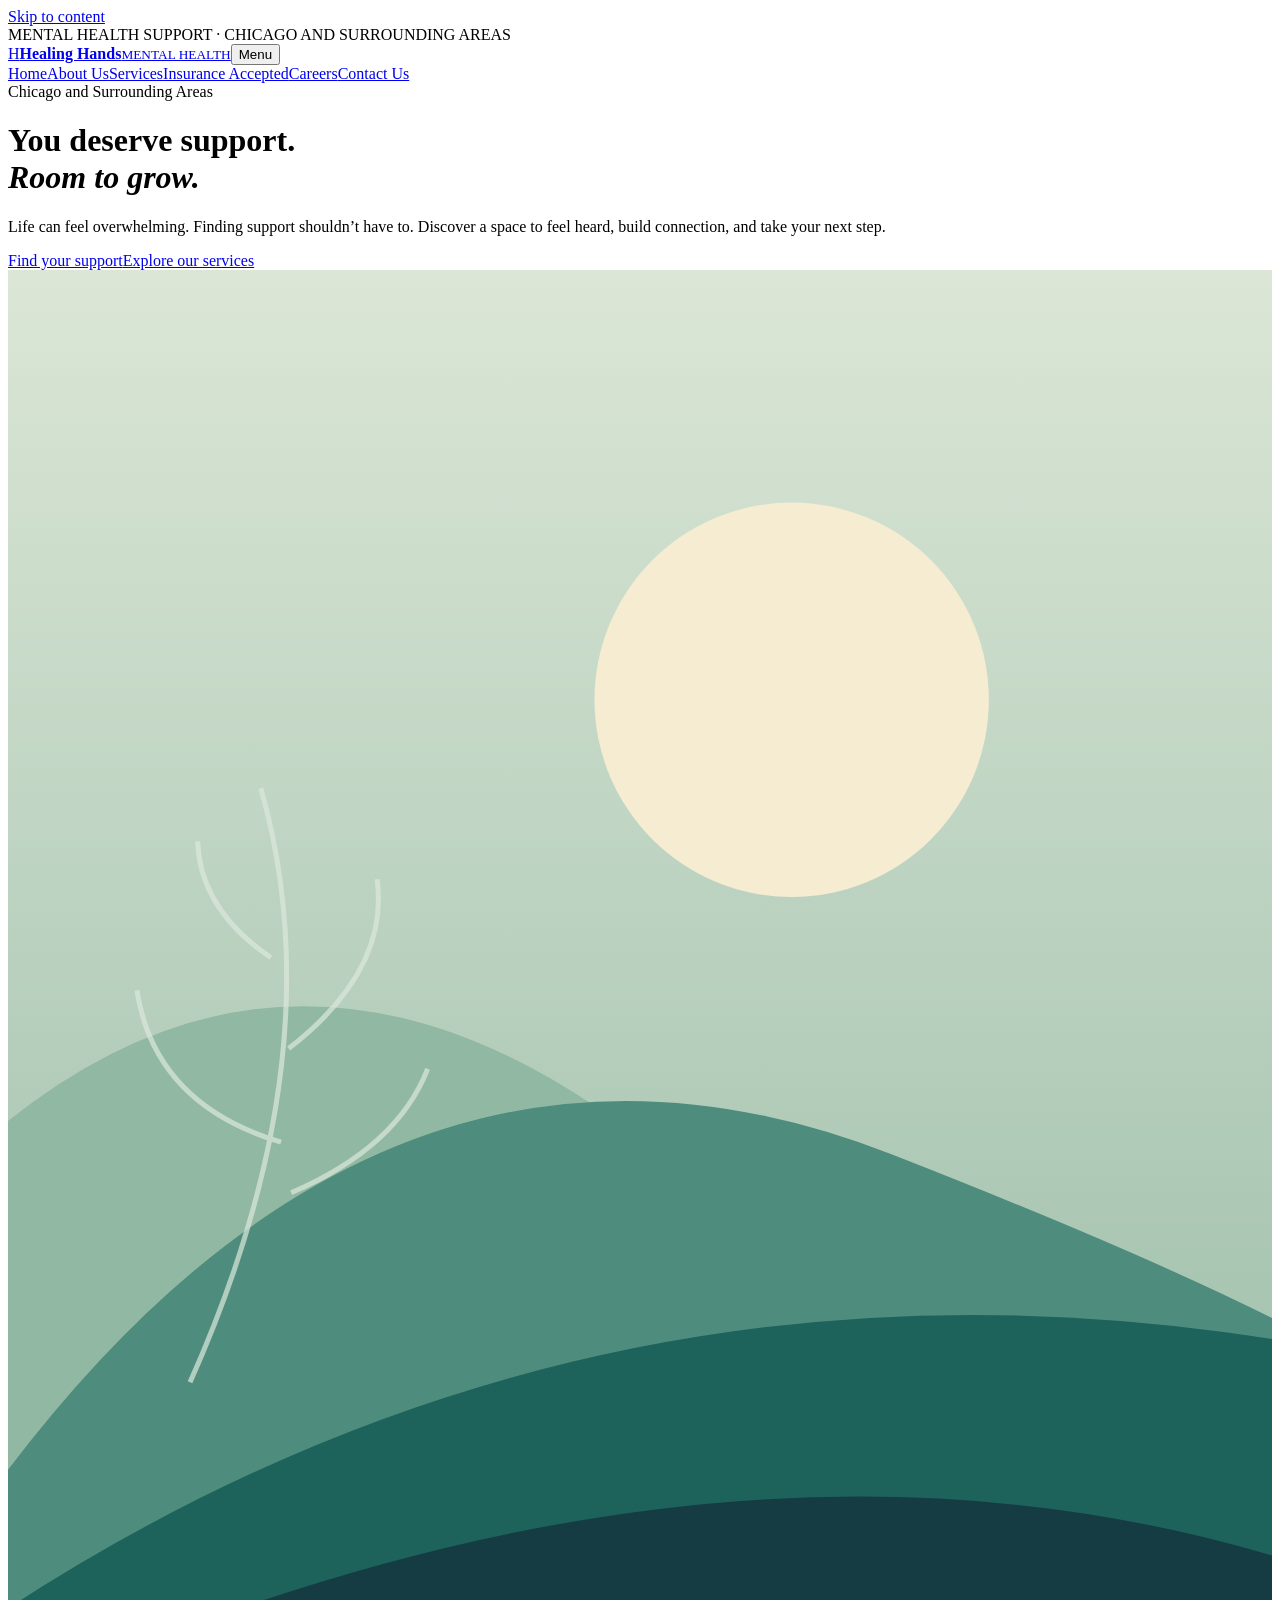
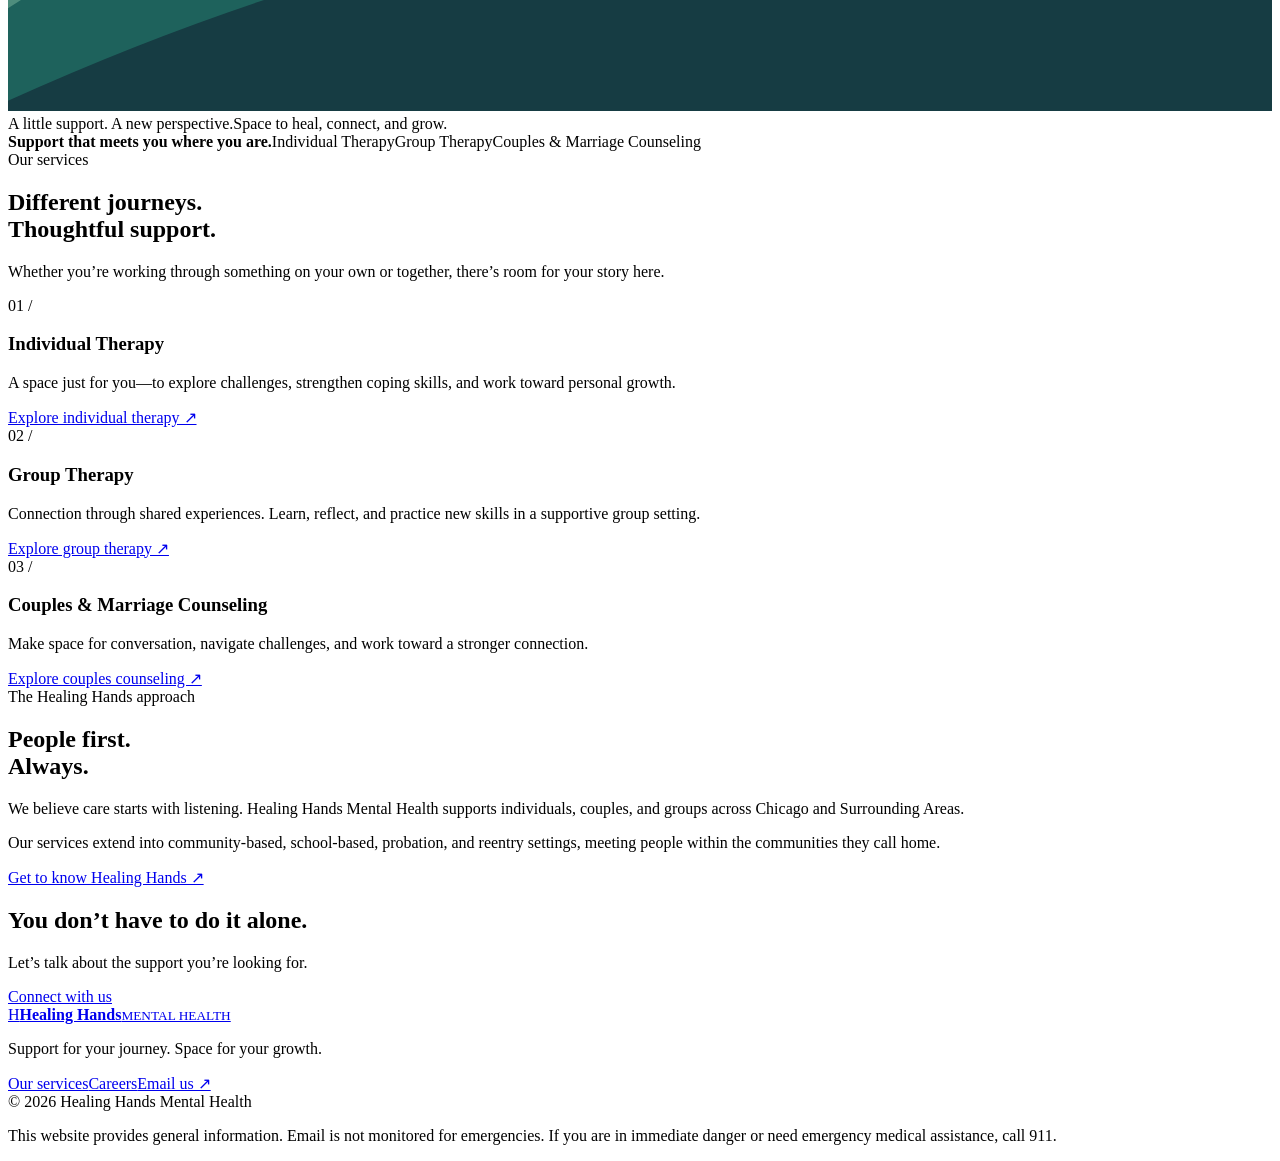
==== index.html @ 507110c5 "Build Healing Hands Mental Health home page" ====
<!doctype html><html lang="en"><head><meta charset="utf-8"><meta name="viewport" content="width=device-width,initial-scale=1"><title>Home | Healing Hands Mental Health</title><meta name="description" content="Healing Hands Mental Health offers individual therapy, group therapy, and couples and marriage counseling in Chicago and Surrounding Areas."><meta name="theme-color" content="#132f3b"><link rel="stylesheet" href="style.css"></head><body><a href="#main" class="skip">Skip to content</a><div class="topbar">MENTAL HEALTH SUPPORT · CHICAGO AND SURROUNDING AREAS</div><header class="wrap header"><a class="brand" href="index.html" aria-label="Healing Hands Mental Health home"><span class="mark" aria-hidden="true">H</span><span><strong>Healing Hands</strong><small>MENTAL HEALTH</small></span></a><button type="button" class="menu" aria-controls="navigation" aria-expanded="false">Menu</button><nav id="navigation" class="nav" aria-label="Main navigation"><a href="index.html" aria-current="page">Home</a><a href="about.html">About Us</a><a href="services.html">Services</a><a href="insurance.html">Insurance Accepted</a><a href="careers.html">Careers</a><a href="contact.html">Contact Us</a></nav></header><main id="main"><div class="wrap hero"><div><span class="eyebrow">Chicago and Surrounding Areas</span><h1>You deserve support.<br><em>Room to grow.</em></h1><p>Life can feel overwhelming. Finding support shouldn’t have to. Discover a space to feel heard, build connection, and take your next step.</p><div class="actions"><a href="contact.html" class="btn">Find your support</a><a class="textlink" href="services.html">Explore our services</a></div></div><div class="art" role="img" aria-label="Illustrated sun rising over layered green hills, a symbol of growth and a new beginning"><svg viewBox="0 0 500 570" preserveAspectRatio="xMidYMid slice" xmlns="http://www.w3.org/2000/svg"><defs><linearGradient id="sky" x2="0" y2="1"><stop stop-color="#dbe6d6"/><stop offset="1" stop-color="#94b9a4"/></linearGradient></defs><path fill="url(#sky)" d="M0 0h500v570H0z"/><circle cx="310" cy="170" r="78" fill="#f5ecd2"/><path d="M-90 440Q75 190 270 360T590 350V600H-90" fill="#91b8a2"/><path d="M-50 550Q120 260 350 350T570 470V600H-50" fill="#4e8d7d"/><path d="M-70 580Q180 380 480 420T600 600" fill="#1e625c"/><path d="M-30 580Q300 420 560 530V600" fill="#163c43"/><g fill="none" stroke="#dce9dc" stroke-width="2" opacity=".7"><path d="M72 440Q130 310 100 205M108 345Q58 330 51 285M111 308Q151 277 146 241M104 272Q76 253 75 226M112 365Q154 347 166 316"/></g></svg><div class="art-note">A little support. A new perspective.<span>Space to heal, connect, and grow.</span></div></div></div><div class="ribbon"><div class="wrap"><b>Support that meets you where you are.</b><span>Individual Therapy</span><span>Group Therapy</span><span>Couples &amp; Marriage Counseling</span></div></div><section class="block"><div class="wrap"><div class="section-top"><div><span class="eyebrow">Our services</span><h2>Different journeys.<br>Thoughtful support.</h2></div><p>Whether you’re working through something on your own or together, there’s room for your story here.</p></div><div class="grid3"><article class="card"><span class="number">01 /</span><h3>Individual Therapy</h3><p>A space just for you—to explore challenges, strengthen coping skills, and work toward personal growth.</p><a class="textlink" href="services.html#individual">Explore individual therapy ↗</a></article><article class="card"><span class="number">02 /</span><h3>Group Therapy</h3><p>Connection through shared experiences. Learn, reflect, and practice new skills in a supportive group setting.</p><a class="textlink" href="services.html#group">Explore group therapy ↗</a></article><article class="card"><span class="number">03 /</span><h3>Couples &amp; Marriage Counseling</h3><p>Make space for conversation, navigate challenges, and work toward a stronger connection.</p><a class="textlink" href="services.html#couples">Explore couples counseling ↗</a></article></div></div></section><section class="block soft"><div class="wrap split"><div><span class="eyebrow">The Healing Hands approach</span><h2>People first.<br>Always.</h2></div><div><p>We believe care starts with listening. Healing Hands Mental Health supports individuals, couples, and groups across Chicago and Surrounding Areas.</p><p>Our services extend into community-based, school-based, probation, and reentry settings, meeting people within the communities they call home.</p><a class="textlink" href="about.html">Get to know Healing Hands ↗</a></div></div></section><section class="cta"><div class="wrap"><div><h2>You don’t have to do it alone.</h2><p>Let’s talk about the support you’re looking for.</p></div><a class="btn" href="contact.html">Connect with us</a></div></section></main><footer><div class="wrap"><div class="footer-top"><div><a class="brand" href="index.html"><span class="mark" aria-hidden="true">H</span><span><strong>Healing Hands</strong><small>MENTAL HEALTH</small></span></a><p>Support for your journey. Space for your growth.</p></div><div class="footer-nav"><a href="services.html">Our services</a><a href="careers.html">Careers</a><a href="mailto:admin@healinghandsmh.org">Email us ↗</a></div></div><div class="footer-bottom"><span>© 2026 Healing Hands Mental Health</span><p>This website provides general information. Email is not monitored for emergencies. If you are in immediate danger or need emergency medical assistance, call 911.</p></div></div></footer><script>const b=document.querySelector('.menu'),n=document.querySelector('.nav');b.addEventListener('click',()=>{const open=b.getAttribute('aria-expanded')!=='true';b.setAttribute('aria-expanded',String(open));n.classList.toggle('open',open)});</script></body></html>
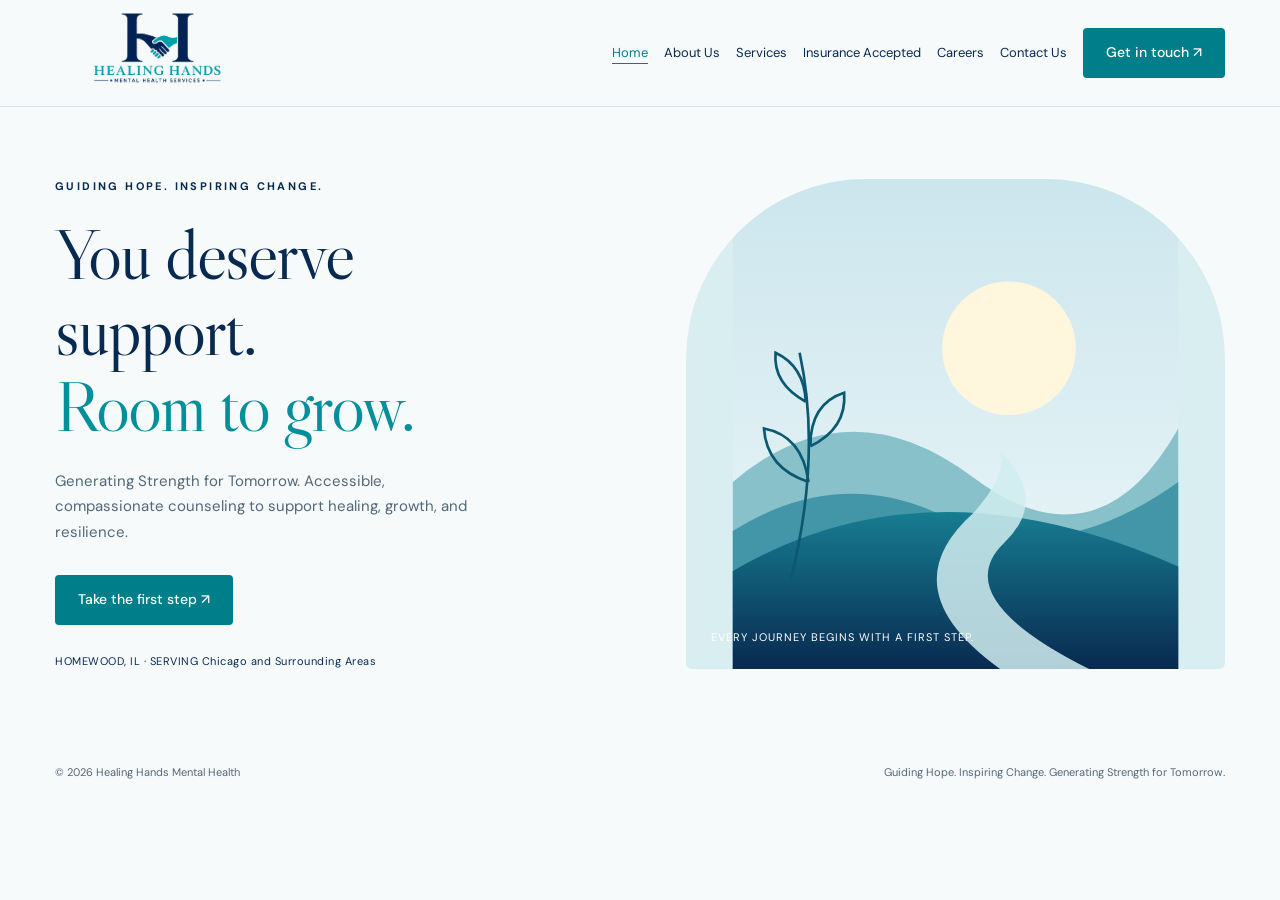
==== commit c1018bc3: "Restore original Healing Hands design, logo, wording, and styled résumé application" ====
--- a/index.html
+++ b/index.html
@@ -1 +1,4 @@
-<!doctype html><html lang="en"><head><meta charset="utf-8"><meta name="viewport" content="width=device-width,initial-scale=1"><title>Home | Healing Hands Mental Health</title><meta name="description" content="Healing Hands Mental Health offers individual therapy, group therapy, and couples and marriage counseling in Chicago and Surrounding Areas."><meta name="theme-color" content="#132f3b"><link rel="stylesheet" href="style.css"></head><body><a href="#main" class="skip">Skip to content</a><div class="topbar">MENTAL HEALTH SUPPORT · CHICAGO AND SURROUNDING AREAS</div><header class="wrap header"><a class="brand" href="index.html" aria-label="Healing Hands Mental Health home"><span class="mark" aria-hidden="true">H</span><span><strong>Healing Hands</strong><small>MENTAL HEALTH</small></span></a><button type="button" class="menu" aria-controls="navigation" aria-expanded="false">Menu</button><nav id="navigation" class="nav" aria-label="Main navigation"><a href="index.html" aria-current="page">Home</a><a href="about.html">About Us</a><a href="services.html">Services</a><a href="insurance.html">Insurance Accepted</a><a href="careers.html">Careers</a><a href="contact.html">Contact Us</a></nav></header><main id="main"><div class="wrap hero"><div><span class="eyebrow">Chicago and Surrounding Areas</span><h1>You deserve support.<br><em>Room to grow.</em></h1><p>Life can feel overwhelming. Finding support shouldn’t have to. Discover a space to feel heard, build connection, and take your next step.</p><div class="actions"><a href="contact.html" class="btn">Find your support</a><a class="textlink" href="services.html">Explore our services</a></div></div><div class="art" role="img" aria-label="Illustrated sun rising over layered green hills, a symbol of growth and a new beginning"><svg viewBox="0 0 500 570" preserveAspectRatio="xMidYMid slice" xmlns="http://www.w3.org/2000/svg"><defs><linearGradient id="sky" x2="0" y2="1"><stop stop-color="#dbe6d6"/><stop offset="1" stop-color="#94b9a4"/></linearGradient></defs><path fill="url(#sky)" d="M0 0h500v570H0z"/><circle cx="310" cy="170" r="78" fill="#f5ecd2"/><path d="M-90 440Q75 190 270 360T590 350V600H-90" fill="#91b8a2"/><path d="M-50 550Q120 260 350 350T570 470V600H-50" fill="#4e8d7d"/><path d="M-70 580Q180 380 480 420T600 600" fill="#1e625c"/><path d="M-30 580Q300 420 560 530V600" fill="#163c43"/><g fill="none" stroke="#dce9dc" stroke-width="2" opacity=".7"><path d="M72 440Q130 310 100 205M108 345Q58 330 51 285M111 308Q151 277 146 241M104 272Q76 253 75 226M112 365Q154 347 166 316"/></g></svg><div class="art-note">A little support. A new perspective.<span>Space to heal, connect, and grow.</span></div></div></div><div class="ribbon"><div class="wrap"><b>Support that meets you where you are.</b><span>Individual Therapy</span><span>Group Therapy</span><span>Couples &amp; Marriage Counseling</span></div></div><section class="block"><div class="wrap"><div class="section-top"><div><span class="eyebrow">Our services</span><h2>Different journeys.<br>Thoughtful support.</h2></div><p>Whether you’re working through something on your own or together, there’s room for your story here.</p></div><div class="grid3"><article class="card"><span class="number">01 /</span><h3>Individual Therapy</h3><p>A space just for you—to explore challenges, strengthen coping skills, and work toward personal growth.</p><a class="textlink" href="services.html#individual">Explore individual therapy ↗</a></article><article class="card"><span class="number">02 /</span><h3>Group Therapy</h3><p>Connection through shared experiences. Learn, reflect, and practice new skills in a supportive group setting.</p><a class="textlink" href="services.html#group">Explore group therapy ↗</a></article><article class="card"><span class="number">03 /</span><h3>Couples &amp; Marriage Counseling</h3><p>Make space for conversation, navigate challenges, and work toward a stronger connection.</p><a class="textlink" href="services.html#couples">Explore couples counseling ↗</a></article></div></div></section><section class="block soft"><div class="wrap split"><div><span class="eyebrow">The Healing Hands approach</span><h2>People first.<br>Always.</h2></div><div><p>We believe care starts with listening. Healing Hands Mental Health supports individuals, couples, and groups across Chicago and Surrounding Areas.</p><p>Our services extend into community-based, school-based, probation, and reentry settings, meeting people within the communities they call home.</p><a class="textlink" href="about.html">Get to know Healing Hands ↗</a></div></div></section><section class="cta"><div class="wrap"><div><h2>You don’t have to do it alone.</h2><p>Let’s talk about the support you’re looking for.</p></div><a class="btn" href="contact.html">Connect with us</a></div></section></main><footer><div class="wrap"><div class="footer-top"><div><a class="brand" href="index.html"><span class="mark" aria-hidden="true">H</span><span><strong>Healing Hands</strong><small>MENTAL HEALTH</small></span></a><p>Support for your journey. Space for your growth.</p></div><div class="footer-nav"><a href="services.html">Our services</a><a href="careers.html">Careers</a><a href="mailto:admin@healinghandsmh.org">Email us ↗</a></div></div><div class="footer-bottom"><span>© 2026 Healing Hands Mental Health</span><p>This website provides general information. Email is not monitored for emergencies. If you are in immediate danger or need emergency medical assistance, call 911.</p></div></div></footer><script>const b=document.querySelector('.menu'),n=document.querySelector('.nav');b.addEventListener('click',()=>{const open=b.getAttribute('aria-expanded')!=='true';b.setAttribute('aria-expanded',String(open));n.classList.toggle('open',open)});</script></body></html>+<!DOCTYPE html><html lang="en"><head><meta charset="UTF-8"><meta name="viewport" content="width=device-width,initial-scale=1"><meta name="description" content="Healing Hands Mental Health offers individual therapy, group therapy, and couples and marriage counseling across Chicago and Surrounding Areas."><title>Home | Healing Hands Mental Health</title><style>
+@import url('https://fonts.googleapis.com/css2?family=DM+Sans:wght@400;500;600;700&family=Libre+Caslon+Display&display=swap');
+:root{--ink:#082950;--green:#007f8b;--cream:#f6fafb;--muted:#526878;--line:#d6e3e8}*{box-sizing:border-box}html{scroll-behavior:smooth;scroll-padding-top:95px}body{margin:0;color:var(--ink);background:var(--cream);font-family:'DM Sans',sans-serif;line-height:1.7}a{color:inherit}header{position:sticky;top:0;background:#f6fafbf5;z-index:10;border-bottom:1px solid var(--line)}.nav{max-width:1250px;margin:auto;padding:8px 40px;display:flex;align-items:center;justify-content:space-between;gap:25px}.brand{text-decoration:none;display:flex;gap:12px;align-items:center;line-height:1.25;font-weight:700}.mark{width:43px;height:43px;border:1px solid #84bac5;border-radius:50%;display:grid;place-items:center;font-size:25px;font-weight:400}.brand small{display:block;font-size:10px;letter-spacing:2px;text-transform:uppercase;margin-top:5px;font-weight:500}nav{display:flex;gap:29px;align-items:center;font-size:13px}nav a{text-decoration:none}nav a:hover{text-decoration:underline}.button{display:inline-block;padding:13px 23px;background:var(--green);border-radius:4px;color:white;text-decoration:none;font-size:14px;font-weight:500}.button:hover{background:#006673}.eyebrow{text-transform:uppercase;font-size:11px;font-weight:700;letter-spacing:2.4px}.hero{max-width:1250px;margin:auto;padding:70px 40px 64px;display:grid;grid-template-columns:1.05fr 1fr;gap:65px;align-items:center}h1,h2,h3{font-family:'Libre Caslon Display',Georgia,serif;font-weight:400;line-height:1.06;margin:20px 0}h1{font-size:clamp(54px,5.6vw,81px);letter-spacing:-2px}h1 em{color:#008f9b;font-style:normal}p{color:var(--muted);font-size:15px}.hero p{max-width:440px;margin:25px 0 30px}.hero-art{height:490px;border-radius:180px 180px 6px 6px;background:#d9eef0;position:relative;overflow:hidden}.hero-art svg{width:100%;height:100%;display:block}.art-note{position:absolute;bottom:22px;left:25px;color:#fff;font-size:11px;letter-spacing:1px}.location{font-size:11px;margin-top:27px;letter-spacing:.5px}.strip{background:#e3f1f3;padding:22px 30px;text-align:center;font-size:12px;letter-spacing:1px}.strip span{margin:0 18px}.section{max-width:1250px;margin:auto;padding:90px 40px}.about{display:grid;grid-template-columns:.8fr 1.2fr;gap:100px}.section h2{font-size:52px;letter-spacing:-.8px;margin-top:16px}.about p{max-width:600px}.section-top{display:flex;align-items:end;justify-content:space-between;gap:40px;margin-bottom:35px}.section-top p{max-width:350px}.services{background:#fffef9}.cards{display:grid;grid-template-columns:repeat(3,1fr);gap:20px}.card{border-top:1px solid #a1c6ce;padding:25px 20px 22px 0}.number{font-size:12px;color:#397885}.card h3{font-size:34px;margin:27px 0 18px}.card p{font-size:14px}.settings{display:flex;flex-wrap:wrap;gap:10px;margin-top:30px}.settings span{padding:7px 17px;border:1px solid #b5d7dc;border-radius:30px;font-size:12px}.insurance{display:grid;grid-template-columns:1fr 1fr;gap:70px;align-items:center}.insurance-note{background:#e5f1f4;border-radius:6px;padding:35px}.insurance-note h3{font-size:29px;margin-top:0}.textlink{font-size:14px;text-underline-offset:5px}.contact{background:#082950;color:#f6fafb}.contact .section{display:grid;grid-template-columns:1fr 1fr;gap:100px}.contact p{color:#cedfe9}.contact h2{font-size:59px}.contact .button{background:#c8f0f0;color:#082950}.details{border-top:1px solid #42637c}.detail{padding:18px 0;border-bottom:1px solid #42637c;display:grid;grid-template-columns:100px 1fr;font-size:14px}.detail span:first-child{color:#a5d7dc;font-size:11px;text-transform:uppercase;letter-spacing:1px}.privacy{font-size:12px!important;margin-top:23px}footer{max-width:1250px;margin:auto;padding:28px 40px;display:flex;justify-content:space-between;gap:25px;font-size:11px;color:var(--muted)}a:focus-visible{outline:3px solid #c49953;outline-offset:5px}@media(max-width:800px){.nav{padding:17px 22px;flex-wrap:wrap;gap:17px}nav{gap:17px;font-size:11px;flex-wrap:wrap}nav .button{display:none}.hero{grid-template-columns:1fr;padding:35px 24px;gap:30px}h1{font-size:62px}.hero-art{height:350px}.section{padding:55px 24px}.about,.insurance,.contact .section{grid-template-columns:1fr;gap:25px}.section h2{font-size:44px}.section-top{display:block}.cards{grid-template-columns:1fr}.card h3{margin:14px 0}.strip span{display:inline-block;margin:5px 8px;font-size:10px}footer{padding:25px 24px;flex-direction:column;gap:8px}.detail{grid-template-columns:80px 1fr}.detail a{overflow-wrap:anywhere}}
+form label{display:block;font-size:12px;margin:13px 0 5px}input,textarea{width:100%;border:1px solid #a1c6ce;border-radius:3px;padding:11px;font:inherit;background:#fffef9;color:var(--ink)}textarea{resize:vertical}button{border:0;cursor:pointer;margin-top:15px}nav{gap:20px}.brand img{display:block}@media(max-width:800px){.brand img{width:170px!important;height:75px!important}.nav{gap:8px}}nav a[aria-current="page"]{color:#007f8b;text-decoration:underline;text-underline-offset:6px}main{min-height:65vh}nav{gap:16px}.nav{gap:20px}</style></head><body><header><div class="nav"><a class="brand" href="index.html" aria-label="Healing Hands Mental Health home"><img src="logo.webp" alt="Healing Hands Mental Health Services" width="205" height="116" style="width:205px;height:90px;object-fit:contain"></a><nav aria-label="Main navigation"><a href="index.html" aria-current="page">Home</a><a href="about.html">About Us</a><a href="services.html">Services</a><a href="insurance.html">Insurance Accepted</a><a href="careers.html">Careers</a><a href="contact.html">Contact Us</a><a class="button" href="mailto:admin@healinghandsmh.org">Get in touch ↗</a></nav></div></header><main><section class="hero" id="home"><div><div class="eyebrow">Guiding Hope. Inspiring Change.</div><h1>You deserve<br>support.<br><em>Room to grow.</em></h1><p>Generating Strength for Tomorrow. Accessible, compassionate counseling to support healing, growth, and resilience.</p><a class="button" href="contact.html">Take the first step ↗</a><div class="location">HOMEWOOD, IL · SERVING Chicago and Surrounding Areas</div></div><div class="hero-art"><svg viewBox="0 0 500 550" role="img" aria-label="An illustrated sun rising over layered green hills"><defs><linearGradient id="sky" x2="0" y2="1"><stop stop-color="#cce6ed"/><stop offset="1" stop-color="#edf7f9"/></linearGradient><linearGradient id="hill" x2="0" y2="1"><stop stop-color="#177d91"/><stop offset="1" stop-color="#082950"/></linearGradient></defs><rect width="500" height="550" fill="url(#sky)"/><circle cx="310" cy="190" r="75" fill="#fff7dd"/><path d="M0 340Q130 230 270 335T500 280V550H0Z" fill="#89c1cb"/><path d="M0 395Q120 320 240 380T500 340V550H0Z" fill="#4396a7"/><path d="M0 440Q220 310 500 435V550H0Z" fill="url(#hill)"/><path d="M300 550Q175 460 270 375Q310 330 300 305Q355 360 305 408Q240 470 400 550" fill="#d2eef0" opacity=".85"/><g stroke="#0b5871" stroke-width="3" fill="none"><path d="M65 450Q100 310 75 195"/><path d="M85 340Q38 325 35 280Q78 288 85 340M87 300Q128 280 125 240Q87 252 87 300M82 250Q45 230 48 195Q80 210 82 250"/></g></svg><div class="art-note">EVERY JOURNEY BEGINS WITH A FIRST STEP.</div></div></section></main><footer><span>© <span id="year">2026</span> Healing Hands Mental Health</span><span>Guiding Hope. Inspiring Change. Generating Strength for Tomorrow.</span></footer><script>document.getElementById('year').textContent=new Date().getFullYear();document.getElementById('career-form')?.addEventListener('submit',function(e){e.preventDefault();const name=document.getElementById('applicant').value.trim();const role=document.getElementById('role').value.trim();const message=document.getElementById('message').value.trim();const body='Hello Healing Hands Mental Health,\n\nMy name is '+name+'. I am interested in '+role+'.\n\n'+message+'\n\nPlease find my résumé attached.\n\nThank you,\n'+name;window.location.href='mailto:admin@healinghandsmh.org?subject='+encodeURIComponent('Career inquiry: '+role)+'&body='+encodeURIComponent(body);document.getElementById('career-status').textContent='Attach your résumé in your email app before sending. If no email app opens, email admin@healinghandsmh.org directly.';});</script></body></html>
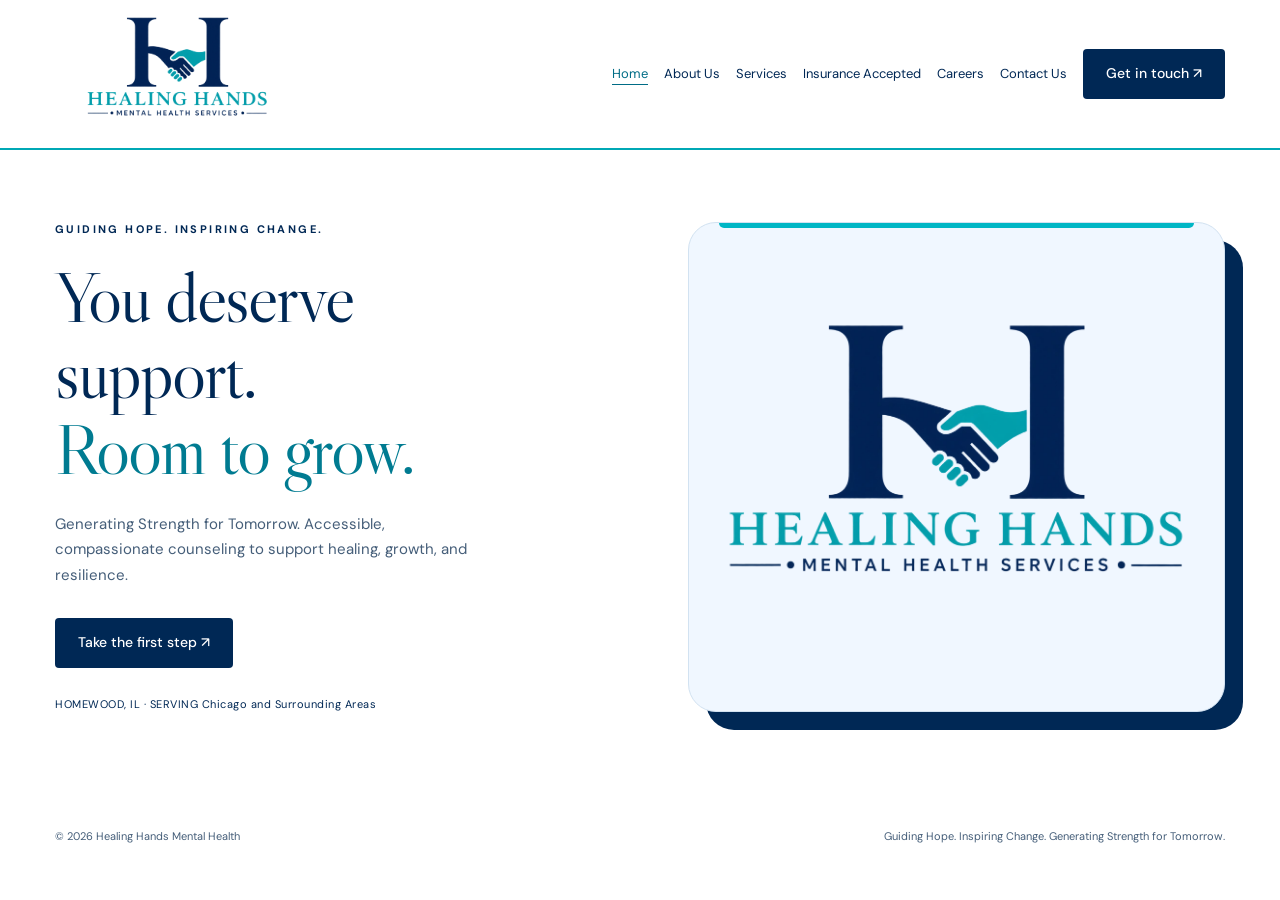
==== commit 8a05374a: "Apply navy and turquoise branding and feature the supplied Healing Hands logo" ====
--- a/index.html
+++ b/index.html
@@ -1,4 +1,10 @@
 <!DOCTYPE html><html lang="en"><head><meta charset="UTF-8"><meta name="viewport" content="width=device-width,initial-scale=1"><meta name="description" content="Healing Hands Mental Health offers individual therapy, group therapy, and couples and marriage counseling across Chicago and Surrounding Areas."><title>Home | Healing Hands Mental Health</title><style>
 @import url('https://fonts.googleapis.com/css2?family=DM+Sans:wght@400;500;600;700&family=Libre+Caslon+Display&display=swap');
 :root{--ink:#082950;--green:#007f8b;--cream:#f6fafb;--muted:#526878;--line:#d6e3e8}*{box-sizing:border-box}html{scroll-behavior:smooth;scroll-padding-top:95px}body{margin:0;color:var(--ink);background:var(--cream);font-family:'DM Sans',sans-serif;line-height:1.7}a{color:inherit}header{position:sticky;top:0;background:#f6fafbf5;z-index:10;border-bottom:1px solid var(--line)}.nav{max-width:1250px;margin:auto;padding:8px 40px;display:flex;align-items:center;justify-content:space-between;gap:25px}.brand{text-decoration:none;display:flex;gap:12px;align-items:center;line-height:1.25;font-weight:700}.mark{width:43px;height:43px;border:1px solid #84bac5;border-radius:50%;display:grid;place-items:center;font-size:25px;font-weight:400}.brand small{display:block;font-size:10px;letter-spacing:2px;text-transform:uppercase;margin-top:5px;font-weight:500}nav{display:flex;gap:29px;align-items:center;font-size:13px}nav a{text-decoration:none}nav a:hover{text-decoration:underline}.button{display:inline-block;padding:13px 23px;background:var(--green);border-radius:4px;color:white;text-decoration:none;font-size:14px;font-weight:500}.button:hover{background:#006673}.eyebrow{text-transform:uppercase;font-size:11px;font-weight:700;letter-spacing:2.4px}.hero{max-width:1250px;margin:auto;padding:70px 40px 64px;display:grid;grid-template-columns:1.05fr 1fr;gap:65px;align-items:center}h1,h2,h3{font-family:'Libre Caslon Display',Georgia,serif;font-weight:400;line-height:1.06;margin:20px 0}h1{font-size:clamp(54px,5.6vw,81px);letter-spacing:-2px}h1 em{color:#008f9b;font-style:normal}p{color:var(--muted);font-size:15px}.hero p{max-width:440px;margin:25px 0 30px}.hero-art{height:490px;border-radius:180px 180px 6px 6px;background:#d9eef0;position:relative;overflow:hidden}.hero-art svg{width:100%;height:100%;display:block}.art-note{position:absolute;bottom:22px;left:25px;color:#fff;font-size:11px;letter-spacing:1px}.location{font-size:11px;margin-top:27px;letter-spacing:.5px}.strip{background:#e3f1f3;padding:22px 30px;text-align:center;font-size:12px;letter-spacing:1px}.strip span{margin:0 18px}.section{max-width:1250px;margin:auto;padding:90px 40px}.about{display:grid;grid-template-columns:.8fr 1.2fr;gap:100px}.section h2{font-size:52px;letter-spacing:-.8px;margin-top:16px}.about p{max-width:600px}.section-top{display:flex;align-items:end;justify-content:space-between;gap:40px;margin-bottom:35px}.section-top p{max-width:350px}.services{background:#fffef9}.cards{display:grid;grid-template-columns:repeat(3,1fr);gap:20px}.card{border-top:1px solid #a1c6ce;padding:25px 20px 22px 0}.number{font-size:12px;color:#397885}.card h3{font-size:34px;margin:27px 0 18px}.card p{font-size:14px}.settings{display:flex;flex-wrap:wrap;gap:10px;margin-top:30px}.settings span{padding:7px 17px;border:1px solid #b5d7dc;border-radius:30px;font-size:12px}.insurance{display:grid;grid-template-columns:1fr 1fr;gap:70px;align-items:center}.insurance-note{background:#e5f1f4;border-radius:6px;padding:35px}.insurance-note h3{font-size:29px;margin-top:0}.textlink{font-size:14px;text-underline-offset:5px}.contact{background:#082950;color:#f6fafb}.contact .section{display:grid;grid-template-columns:1fr 1fr;gap:100px}.contact p{color:#cedfe9}.contact h2{font-size:59px}.contact .button{background:#c8f0f0;color:#082950}.details{border-top:1px solid #42637c}.detail{padding:18px 0;border-bottom:1px solid #42637c;display:grid;grid-template-columns:100px 1fr;font-size:14px}.detail span:first-child{color:#a5d7dc;font-size:11px;text-transform:uppercase;letter-spacing:1px}.privacy{font-size:12px!important;margin-top:23px}footer{max-width:1250px;margin:auto;padding:28px 40px;display:flex;justify-content:space-between;gap:25px;font-size:11px;color:var(--muted)}a:focus-visible{outline:3px solid #c49953;outline-offset:5px}@media(max-width:800px){.nav{padding:17px 22px;flex-wrap:wrap;gap:17px}nav{gap:17px;font-size:11px;flex-wrap:wrap}nav .button{display:none}.hero{grid-template-columns:1fr;padding:35px 24px;gap:30px}h1{font-size:62px}.hero-art{height:350px}.section{padding:55px 24px}.about,.insurance,.contact .section{grid-template-columns:1fr;gap:25px}.section h2{font-size:44px}.section-top{display:block}.cards{grid-template-columns:1fr}.card h3{margin:14px 0}.strip span{display:inline-block;margin:5px 8px;font-size:10px}footer{padding:25px 24px;flex-direction:column;gap:8px}.detail{grid-template-columns:80px 1fr}.detail a{overflow-wrap:anywhere}}
-form label{display:block;font-size:12px;margin:13px 0 5px}input,textarea{width:100%;border:1px solid #a1c6ce;border-radius:3px;padding:11px;font:inherit;background:#fffef9;color:var(--ink)}textarea{resize:vertical}button{border:0;cursor:pointer;margin-top:15px}nav{gap:20px}.brand img{display:block}@media(max-width:800px){.brand img{width:170px!important;height:75px!important}.nav{gap:8px}}nav a[aria-current="page"]{color:#007f8b;text-decoration:underline;text-underline-offset:6px}main{min-height:65vh}nav{gap:16px}.nav{gap:20px}</style></head><body><header><div class="nav"><a class="brand" href="index.html" aria-label="Healing Hands Mental Health home"><img src="logo.webp" alt="Healing Hands Mental Health Services" width="205" height="116" style="width:205px;height:90px;object-fit:contain"></a><nav aria-label="Main navigation"><a href="index.html" aria-current="page">Home</a><a href="about.html">About Us</a><a href="services.html">Services</a><a href="insurance.html">Insurance Accepted</a><a href="careers.html">Careers</a><a href="contact.html">Contact Us</a><a class="button" href="mailto:admin@healinghandsmh.org">Get in touch ↗</a></nav></div></header><main><section class="hero" id="home"><div><div class="eyebrow">Guiding Hope. Inspiring Change.</div><h1>You deserve<br>support.<br><em>Room to grow.</em></h1><p>Generating Strength for Tomorrow. Accessible, compassionate counseling to support healing, growth, and resilience.</p><a class="button" href="contact.html">Take the first step ↗</a><div class="location">HOMEWOOD, IL · SERVING Chicago and Surrounding Areas</div></div><div class="hero-art"><svg viewBox="0 0 500 550" role="img" aria-label="An illustrated sun rising over layered green hills"><defs><linearGradient id="sky" x2="0" y2="1"><stop stop-color="#cce6ed"/><stop offset="1" stop-color="#edf7f9"/></linearGradient><linearGradient id="hill" x2="0" y2="1"><stop stop-color="#177d91"/><stop offset="1" stop-color="#082950"/></linearGradient></defs><rect width="500" height="550" fill="url(#sky)"/><circle cx="310" cy="190" r="75" fill="#fff7dd"/><path d="M0 340Q130 230 270 335T500 280V550H0Z" fill="#89c1cb"/><path d="M0 395Q120 320 240 380T500 340V550H0Z" fill="#4396a7"/><path d="M0 440Q220 310 500 435V550H0Z" fill="url(#hill)"/><path d="M300 550Q175 460 270 375Q310 330 300 305Q355 360 305 408Q240 470 400 550" fill="#d2eef0" opacity=".85"/><g stroke="#0b5871" stroke-width="3" fill="none"><path d="M65 450Q100 310 75 195"/><path d="M85 340Q38 325 35 280Q78 288 85 340M87 300Q128 280 125 240Q87 252 87 300M82 250Q45 230 48 195Q80 210 82 250"/></g></svg><div class="art-note">EVERY JOURNEY BEGINS WITH A FIRST STEP.</div></div></section></main><footer><span>© <span id="year">2026</span> Healing Hands Mental Health</span><span>Guiding Hope. Inspiring Change. Generating Strength for Tomorrow.</span></footer><script>document.getElementById('year').textContent=new Date().getFullYear();document.getElementById('career-form')?.addEventListener('submit',function(e){e.preventDefault();const name=document.getElementById('applicant').value.trim();const role=document.getElementById('role').value.trim();const message=document.getElementById('message').value.trim();const body='Hello Healing Hands Mental Health,\n\nMy name is '+name+'. I am interested in '+role+'.\n\n'+message+'\n\nPlease find my résumé attached.\n\nThank you,\n'+name;window.location.href='mailto:admin@healinghandsmh.org?subject='+encodeURIComponent('Career inquiry: '+role)+'&body='+encodeURIComponent(body);document.getElementById('career-status').textContent='Attach your résumé in your email app before sending. If no email app opens, email admin@healinghandsmh.org directly.';});</script></body></html>
+form label{display:block;font-size:12px;margin:13px 0 5px}input,textarea{width:100%;border:1px solid #a1c6ce;border-radius:3px;padding:11px;font:inherit;background:#fffef9;color:var(--ink)}textarea{resize:vertical}button{border:0;cursor:pointer;margin-top:15px}nav{gap:20px}.brand img{display:block}@media(max-width:800px){.brand img{width:170px!important;height:75px!important}.nav{gap:8px}}nav a[aria-current="page"]{color:#007f8b;text-decoration:underline;text-underline-offset:6px}main{min-height:65vh}nav{gap:16px}.nav{gap:20px}
+/* Healing Hands brand: navy, turquoise, and white. */
+:root{--ink:#002855;--green:#007b91;--cream:#ffffff;--muted:#455e79;--line:#d0deed}
+body{background:#fff}header{background:#fffffff7;border-bottom:2px solid #00a8b5}.nav{padding-top:10px;padding-bottom:10px}.brand img{width:245px!important;height:128px!important;object-fit:contain}.button{background:#002855;color:#fff}.button:hover{background:#064575}h1 em{color:#007b91}.services{background:#fff}.strip,.insurance-note{background:#edf5ff}.card,.job-opening{border-color:#bed3e8}.number,.textlink,nav a[aria-current="page"]{color:#006c86}input,textarea,select{background:#fff;border-color:#91afcc}.contact{background:#002855}.contact .button{background:#00b6c5;color:#002855}.hero-art{background:#f0f7ff;border:1px solid #d2e2f1;display:flex;align-items:center;justify-content:center;border-radius:28px;box-shadow:18px 18px 0 #002855;overflow:visible;padding:26px}.hero-art>img{display:block;width:100%;height:auto;max-height:410px;object-fit:contain}.hero-art:before{content:'';position:absolute;top:0;left:30px;right:30px;height:5px;background:#00b6c5;border-radius:0 0 5px 5px}.hero{gap:70px;padding-bottom:85px}a:focus-visible,input:focus-visible,select:focus-visible,textarea:focus-visible,button:focus-visible{outline:3px solid #00a8b5;outline-offset:4px}
+@media(max-width:1000px){.nav{flex-wrap:wrap;justify-content:center}nav{justify-content:center;flex-wrap:wrap}.brand img{width:235px!important;height:118px!important}.hero-art{height:420px}}
+@media(max-width:800px){.hero-art{height:330px;margin-right:14px;box-shadow:12px 12px 0 #002855;padding:25px}.hero{gap:35px;padding-bottom:55px}.brand img{width:220px!important;height:112px!important}.hero-art>img{max-height:280px}.nav{padding:8px 20px 15px}nav{gap:12px 17px}}
+</style></head><body><header><div class="nav"><a class="brand" href="index.html" aria-label="Healing Hands Mental Health home"><img src="healinghands-brand.webp" alt="Healing Hands Mental Health Services" width="205" height="116" style="width:205px;height:90px;object-fit:contain"></a><nav aria-label="Main navigation"><a href="index.html" aria-current="page">Home</a><a href="about.html">About Us</a><a href="services.html">Services</a><a href="insurance.html">Insurance Accepted</a><a href="careers.html">Careers</a><a href="contact.html">Contact Us</a><a class="button" href="mailto:admin@healinghandsmh.org">Get in touch ↗</a></nav></div></header><main><section class="hero" id="home"><div><div class="eyebrow">Guiding Hope. Inspiring Change.</div><h1>You deserve<br>support.<br><em>Room to grow.</em></h1><p>Generating Strength for Tomorrow. Accessible, compassionate counseling to support healing, growth, and resilience.</p><a class="button" href="contact.html">Take the first step ↗</a><div class="location">HOMEWOOD, IL · SERVING Chicago and Surrounding Areas</div></div><div class="hero-art"><img src="healinghands-brand.webp" width="1000" height="667" alt="Healing Hands Mental Health Services — navy H with a turquoise handshake"></div></section></main><footer><span>© <span id="year">2026</span> Healing Hands Mental Health</span><span>Guiding Hope. Inspiring Change. Generating Strength for Tomorrow.</span></footer><script>document.getElementById('year').textContent=new Date().getFullYear();document.getElementById('career-form')?.addEventListener('submit',function(e){e.preventDefault();const name=document.getElementById('applicant').value.trim();const role=document.getElementById('role').value.trim();const message=document.getElementById('message').value.trim();const body='Hello Healing Hands Mental Health,\n\nMy name is '+name+'. I am interested in '+role+'.\n\n'+message+'\n\nPlease find my résumé attached.\n\nThank you,\n'+name;window.location.href='mailto:admin@healinghandsmh.org?subject='+encodeURIComponent('Career inquiry: '+role)+'&body='+encodeURIComponent(body);document.getElementById('career-status').textContent='Attach your résumé in your email app before sending. If no email app opens, email admin@healinghandsmh.org directly.';});</script></body></html>
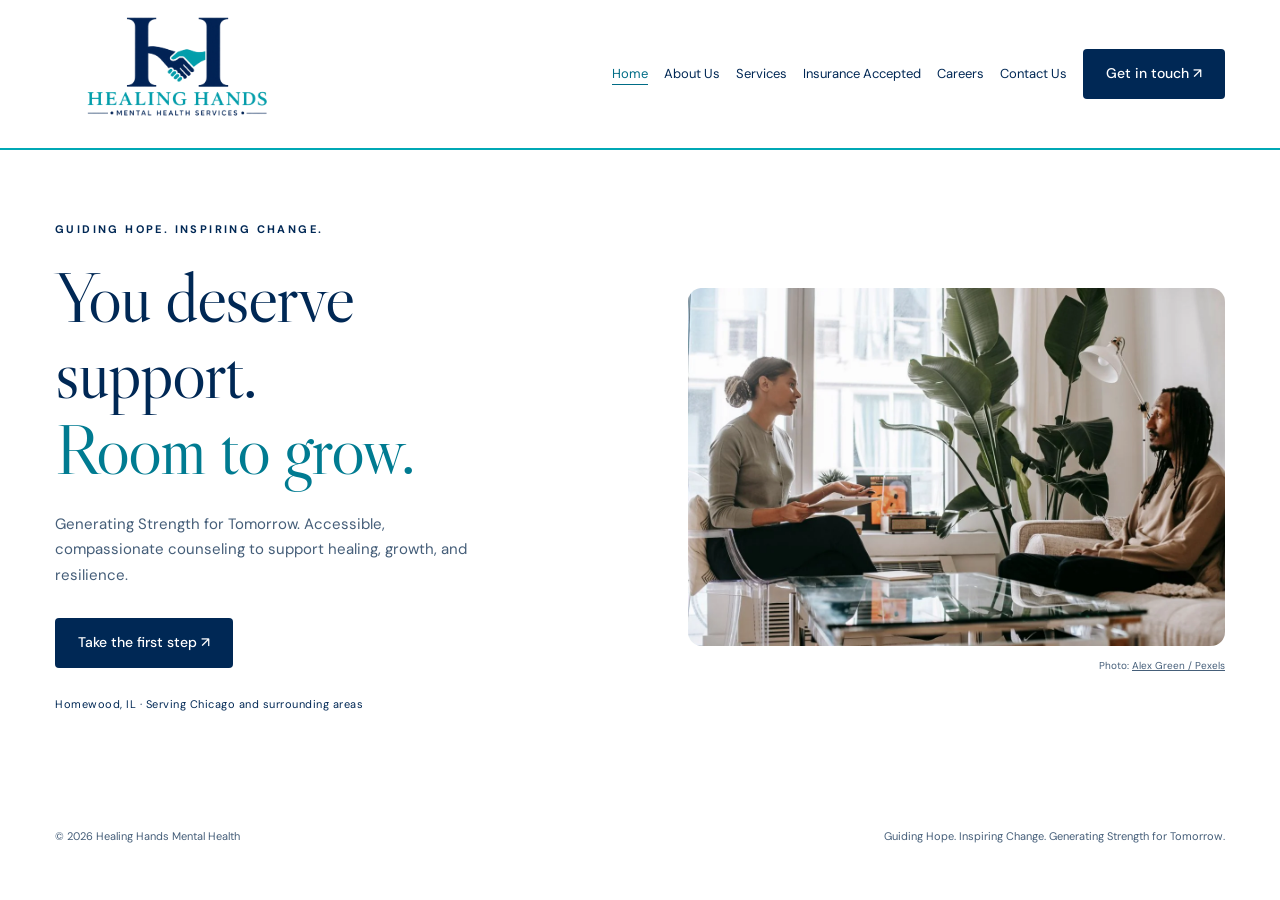
==== commit ba9ad759: "Add counseling stock photo, sentence-case service area, and accepted insurance plans" ====
--- a/index.html
+++ b/index.html
@@ -7,4 +7,4 @@
 body{background:#fff}header{background:#fffffff7;border-bottom:2px solid #00a8b5}.nav{padding-top:10px;padding-bottom:10px}.brand img{width:245px!important;height:128px!important;object-fit:contain}.button{background:#002855;color:#fff}.button:hover{background:#064575}h1 em{color:#007b91}.services{background:#fff}.strip,.insurance-note{background:#edf5ff}.card,.job-opening{border-color:#bed3e8}.number,.textlink,nav a[aria-current="page"]{color:#006c86}input,textarea,select{background:#fff;border-color:#91afcc}.contact{background:#002855}.contact .button{background:#00b6c5;color:#002855}.hero-art{background:#f0f7ff;border:1px solid #d2e2f1;display:flex;align-items:center;justify-content:center;border-radius:28px;box-shadow:18px 18px 0 #002855;overflow:visible;padding:26px}.hero-art>img{display:block;width:100%;height:auto;max-height:410px;object-fit:contain}.hero-art:before{content:'';position:absolute;top:0;left:30px;right:30px;height:5px;background:#00b6c5;border-radius:0 0 5px 5px}.hero{gap:70px;padding-bottom:85px}a:focus-visible,input:focus-visible,select:focus-visible,textarea:focus-visible,button:focus-visible{outline:3px solid #00a8b5;outline-offset:4px}
 @media(max-width:1000px){.nav{flex-wrap:wrap;justify-content:center}nav{justify-content:center;flex-wrap:wrap}.brand img{width:235px!important;height:118px!important}.hero-art{height:420px}}
 @media(max-width:800px){.hero-art{height:330px;margin-right:14px;box-shadow:12px 12px 0 #002855;padding:25px}.hero{gap:35px;padding-bottom:55px}.brand img{width:220px!important;height:112px!important}.hero-art>img{max-height:280px}.nav{padding:8px 20px 15px}nav{gap:12px 17px}}
-</style></head><body><header><div class="nav"><a class="brand" href="index.html" aria-label="Healing Hands Mental Health home"><img src="healinghands-brand.webp" alt="Healing Hands Mental Health Services" width="205" height="116" style="width:205px;height:90px;object-fit:contain"></a><nav aria-label="Main navigation"><a href="index.html" aria-current="page">Home</a><a href="about.html">About Us</a><a href="services.html">Services</a><a href="insurance.html">Insurance Accepted</a><a href="careers.html">Careers</a><a href="contact.html">Contact Us</a><a class="button" href="mailto:admin@healinghandsmh.org">Get in touch ↗</a></nav></div></header><main><section class="hero" id="home"><div><div class="eyebrow">Guiding Hope. Inspiring Change.</div><h1>You deserve<br>support.<br><em>Room to grow.</em></h1><p>Generating Strength for Tomorrow. Accessible, compassionate counseling to support healing, growth, and resilience.</p><a class="button" href="contact.html">Take the first step ↗</a><div class="location">HOMEWOOD, IL · SERVING Chicago and Surrounding Areas</div></div><div class="hero-art"><img src="healinghands-brand.webp" width="1000" height="667" alt="Healing Hands Mental Health Services — navy H with a turquoise handshake"></div></section></main><footer><span>© <span id="year">2026</span> Healing Hands Mental Health</span><span>Guiding Hope. Inspiring Change. Generating Strength for Tomorrow.</span></footer><script>document.getElementById('year').textContent=new Date().getFullYear();document.getElementById('career-form')?.addEventListener('submit',function(e){e.preventDefault();const name=document.getElementById('applicant').value.trim();const role=document.getElementById('role').value.trim();const message=document.getElementById('message').value.trim();const body='Hello Healing Hands Mental Health,\n\nMy name is '+name+'. I am interested in '+role+'.\n\n'+message+'\n\nPlease find my résumé attached.\n\nThank you,\n'+name;window.location.href='mailto:admin@healinghandsmh.org?subject='+encodeURIComponent('Career inquiry: '+role)+'&body='+encodeURIComponent(body);document.getElementById('career-status').textContent='Attach your résumé in your email app before sending. If no email app opens, email admin@healinghandsmh.org directly.';});</script></body></html>
+.location{text-transform:none}.counseling-photo{margin:0;height:auto!important;aspect-ratio:3/2;padding:0!important;border:0;box-shadow:none!important;border-radius:14px;overflow:visible;background:none}.counseling-photo:before{display:none}.counseling-photo>img{width:100%;height:100%;max-height:none;object-fit:cover;border-radius:14px}.counseling-photo figcaption{position:absolute;bottom:-28px;right:0;font-size:10px;color:var(--muted)}@media(max-width:800px){.counseling-photo{margin:0 0 25px}} </style></head><body><header><div class="nav"><a class="brand" href="index.html" aria-label="Healing Hands Mental Health home"><img src="healinghands-brand.webp" alt="Healing Hands Mental Health Services" width="205" height="116" style="width:205px;height:90px;object-fit:contain"></a><nav aria-label="Main navigation"><a href="index.html" aria-current="page">Home</a><a href="about.html">About Us</a><a href="services.html">Services</a><a href="insurance.html">Insurance Accepted</a><a href="careers.html">Careers</a><a href="contact.html">Contact Us</a><a class="button" href="mailto:admin@healinghandsmh.org">Get in touch ↗</a></nav></div></header><main><section class="hero" id="home"><div><div class="eyebrow">Guiding Hope. Inspiring Change.</div><h1>You deserve<br>support.<br><em>Room to grow.</em></h1><p>Generating Strength for Tomorrow. Accessible, compassionate counseling to support healing, growth, and resilience.</p><a class="button" href="contact.html">Take the first step ↗</a><div class="location">Homewood, IL · Serving Chicago and surrounding areas</div></div><figure class="hero-art counseling-photo"><img src="counseling-stock.webp" width="1200" height="800" alt="Stock photograph of a Black therapist and client talking in a bright counseling office" fetchpriority="high"><figcaption>Photo: <a href="https://www.pexels.com/photo/black-psychologist-with-african-american-client-5699424/" target="_blank" rel="noopener">Alex Green / Pexels</a></figcaption></figure></section></main><footer><span>© <span id="year">2026</span> Healing Hands Mental Health</span><span>Guiding Hope. Inspiring Change. Generating Strength for Tomorrow.</span></footer><script>document.getElementById('year').textContent=new Date().getFullYear();document.getElementById('career-form')?.addEventListener('submit',function(e){e.preventDefault();const name=document.getElementById('applicant').value.trim();const role=document.getElementById('role').value.trim();const message=document.getElementById('message').value.trim();const body='Hello Healing Hands Mental Health,\n\nMy name is '+name+'. I am interested in '+role+'.\n\n'+message+'\n\nPlease find my résumé attached.\n\nThank you,\n'+name;window.location.href='mailto:admin@healinghandsmh.org?subject='+encodeURIComponent('Career inquiry: '+role)+'&body='+encodeURIComponent(body);document.getElementById('career-status').textContent='Attach your résumé in your email app before sending. If no email app opens, email admin@healinghandsmh.org directly.';});</script></body></html>
